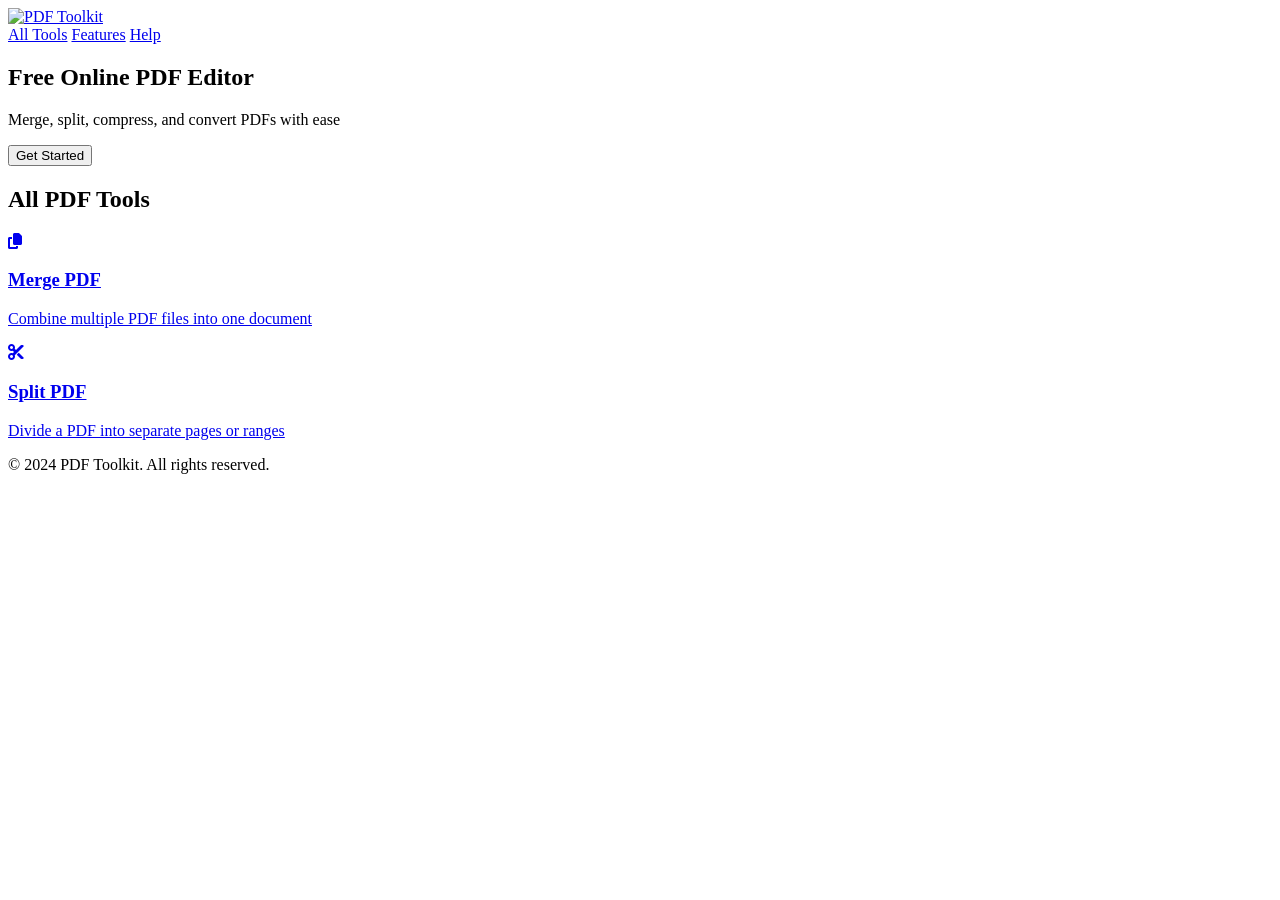
==== index.html @ 9e766c8e "Create index.html" ====
<!DOCTYPE html>
<html lang="en">
<head>
    <meta charset="UTF-8">
    <meta name="viewport" content="width=device-width, initial-scale=1.0">
    <title>PDF Toolkit - Online PDF Editor</title>
    <link rel="stylesheet" href="https://cdnjs.cloudflare.com/ajax/libs/font-awesome/6.4.0/css/all.min.css">
    <link rel="stylesheet" href="css/style.css">
</head>
<body>
    <!-- Header -->
    <header class="main-header">
        <div class="header-container">
            <a href="/" class="logo">
                <img src="assets/logo.png" alt="PDF Toolkit">
            </a>
            <nav class="main-nav">
                <a href="#tools">All Tools</a>
                <a href="#features">Features</a>
                <a href="#help">Help</a>
            </nav>
        </div>
    </header>

    <!-- Hero Section -->
    <section class="hero">
        <div class="hero-content">
            <h1>Free Online PDF Editor</h1>
            <p>Merge, split, compress, and convert PDFs with ease</p>
            <div class="cta-buttons">
                <button class="btn-primary" onclick="location.href='#tools'">
                    Get Started
                </button>
            </div>
        </div>
    </section>

    <!-- Tools Grid -->
    <section class="tools-section" id="tools">
        <h2>All PDF Tools</h2>
        <div class="tools-grid">
            <!-- Merge PDF Card -->
            <a href="merge-pdf.html" class="tool-card">
                <div class="tool-icon">
                    <i class="fas fa-copy"></i>
                </div>
                <h3>Merge PDF</h3>
                <p>Combine multiple PDF files into one document</p>
            </a>

            <!-- Split PDF Card -->
            <a href="split-pdf.html" class="tool-card">
                <div class="tool-icon">
                    <i class="fas fa-cut"></i>
                </div>
                <h3>Split PDF</h3>
                <p>Divide a PDF into separate pages or ranges</p>
            </a>
        </div>
    </section>

    <!-- Footer -->
    <footer class="main-footer">
        <div class="footer-container">
            <p>© 2024 PDF Toolkit. All rights reserved.</p>
        </div>
    </footer>

    <script src="js/main.js"></script>
</body>
</html>
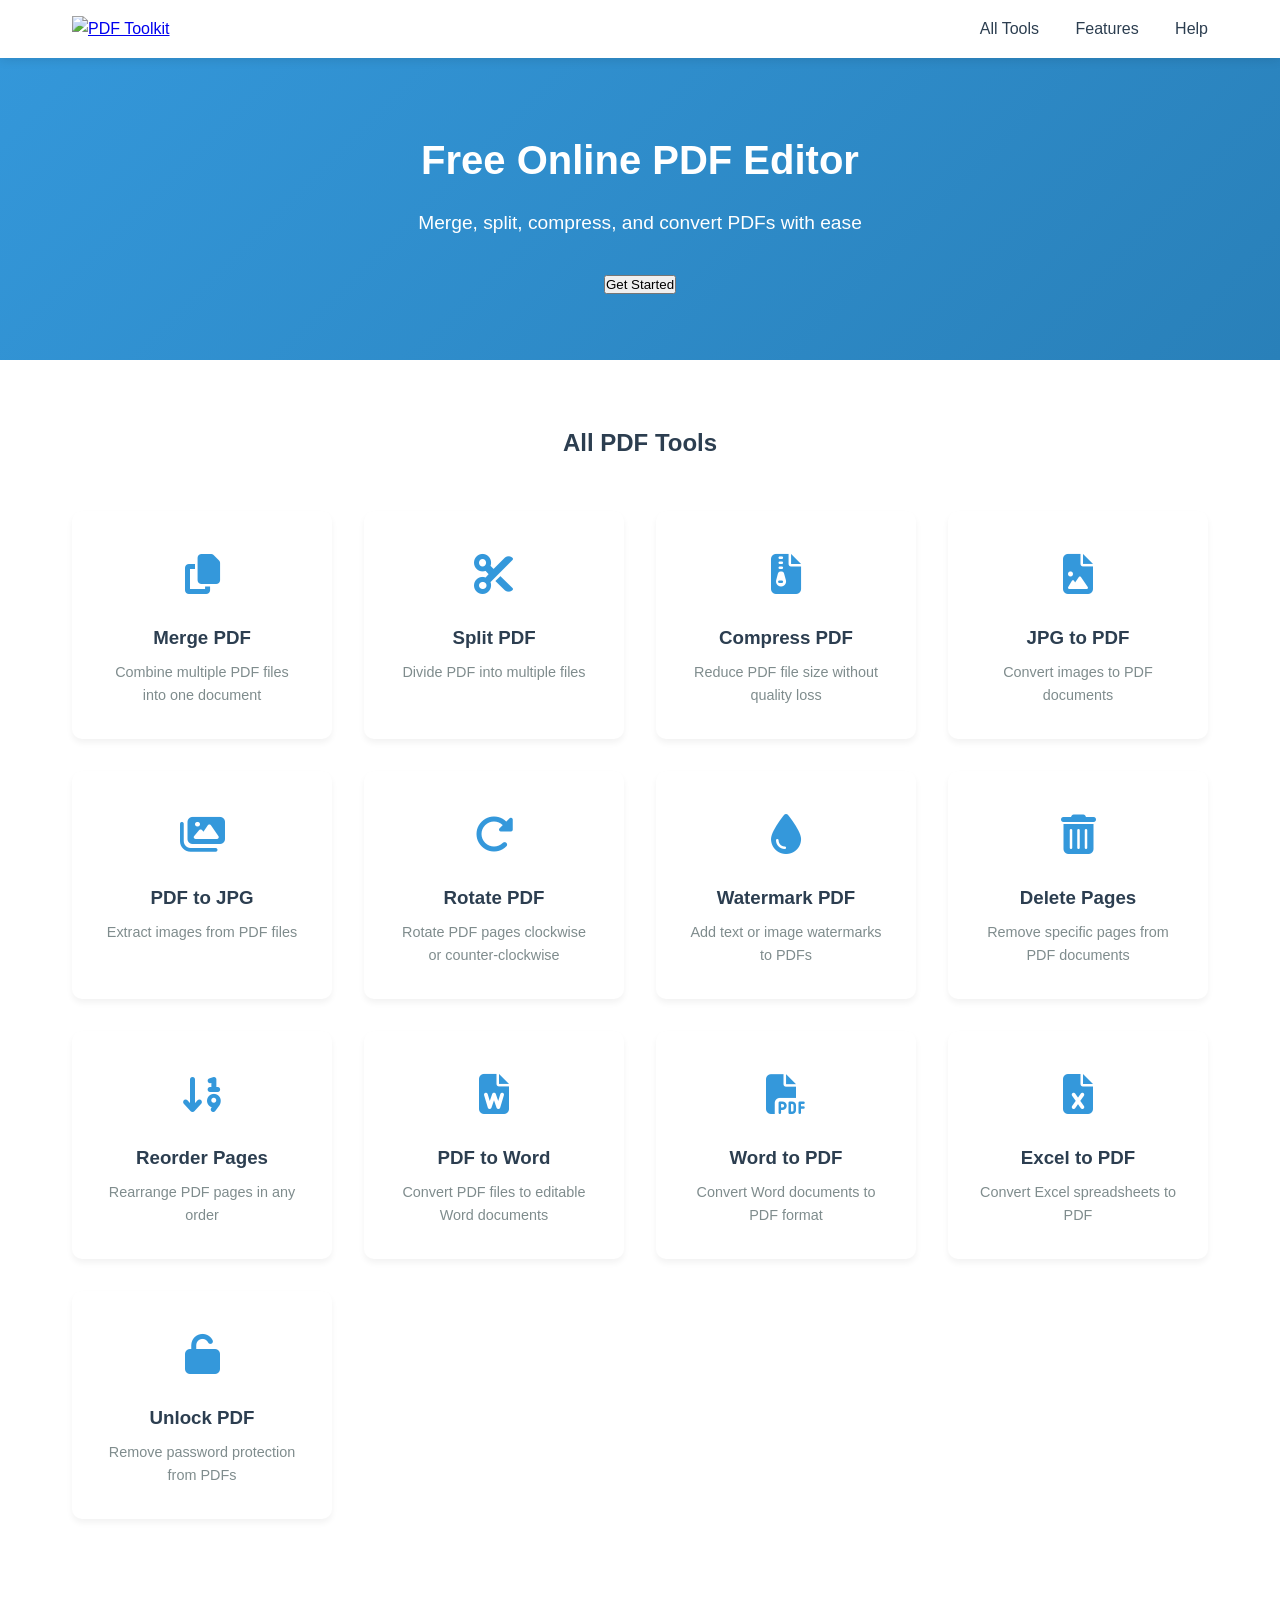
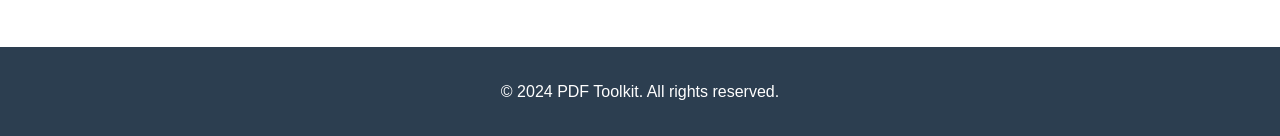
==== commit 9fea4be9: "Update index.html" ====
--- a/index.html
+++ b/index.html
@@ -35,29 +35,128 @@
         </div>
     </section>
 
-    <!-- Tools Grid -->
-    <section class="tools-section" id="tools">
-        <h2>All PDF Tools</h2>
-        <div class="tools-grid">
-            <!-- Merge PDF Card -->
-            <a href="merge-pdf.html" class="tool-card">
-                <div class="tool-icon">
-                    <i class="fas fa-copy"></i>
-                </div>
-                <h3>Merge PDF</h3>
-                <p>Combine multiple PDF files into one document</p>
-            </a>
+   <!-- Tools Grid -->
+<section class="tools-section" id="tools">
+    <h2>All PDF Tools</h2>
+    <div class="tools-grid">
+        <!-- Merge PDF -->
+        <a href="merge-pdf.html" class="tool-card">
+            <div class="tool-icon">
+                <i class="fas fa-copy"></i>
+            </div>
+            <h3>Merge PDF</h3>
+            <p>Combine multiple PDF files into one document</p>
+        </a>
 
-            <!-- Split PDF Card -->
-            <a href="split-pdf.html" class="tool-card">
-                <div class="tool-icon">
-                    <i class="fas fa-cut"></i>
-                </div>
-                <h3>Split PDF</h3>
-                <p>Divide a PDF into separate pages or ranges</p>
-            </a>
-        </div>
-    </section>
+        <!-- Split PDF -->
+        <a href="split-pdf.html" class="tool-card">
+            <div class="tool-icon">
+                <i class="fas fa-cut"></i>
+            </div>
+            <h3>Split PDF</h3>
+            <p>Divide PDF into multiple files</p>
+        </a>
+
+        <!-- Compress PDF -->
+        <a href="compress-pdf.html" class="tool-card">
+            <div class="tool-icon">
+                <i class="fas fa-file-archive"></i>
+            </div>
+            <h3>Compress PDF</h3>
+            <p>Reduce PDF file size without quality loss</p>
+        </a>
+
+        <!-- JPG to PDF -->
+        <a href="jpg-to-pdf.html" class="tool-card">
+            <div class="tool-icon">
+                <i class="fas fa-file-image"></i>
+            </div>
+            <h3>JPG to PDF</h3>
+            <p>Convert images to PDF documents</p>
+        </a>
+
+        <!-- PDF to JPG -->
+        <a href="pdf-to-jpg.html" class="tool-card">
+            <div class="tool-icon">
+                <i class="fas fa-images"></i>
+            </div>
+            <h3>PDF to JPG</h3>
+            <p>Extract images from PDF files</p>
+        </a>
+
+        <!-- Rotate PDF -->
+        <a href="rotate-pdf.html" class="tool-card">
+            <div class="tool-icon">
+                <i class="fas fa-redo-alt"></i>
+            </div>
+            <h3>Rotate PDF</h3>
+            <p>Rotate PDF pages clockwise or counter-clockwise</p>
+        </a>
+
+        <!-- Watermark PDF -->
+        <a href="watermark-pdf.html" class="tool-card">
+            <div class="tool-icon">
+                <i class="fas fa-tint"></i>
+            </div>
+            <h3>Watermark PDF</h3>
+            <p>Add text or image watermarks to PDFs</p>
+        </a>
+
+        <!-- Delete Pages -->
+        <a href="delete-pages.html" class="tool-card">
+            <div class="tool-icon">
+                <i class="fas fa-trash-alt"></i>
+            </div>
+            <h3>Delete Pages</h3>
+            <p>Remove specific pages from PDF documents</p>
+        </a>
+
+        <!-- Reorder Pages -->
+        <a href="reorder-pages.html" class="tool-card">
+            <div class="tool-icon">
+                <i class="fas fa-sort-numeric-down"></i>
+            </div>
+            <h3>Reorder Pages</h3>
+            <p>Rearrange PDF pages in any order</p>
+        </a>
+
+        <!-- PDF to Word -->
+        <a href="pdf-to-word.html" class="tool-card">
+            <div class="tool-icon">
+                <i class="fas fa-file-word"></i>
+            </div>
+            <h3>PDF to Word</h3>
+            <p>Convert PDF files to editable Word documents</p>
+        </a>
+
+        <!-- Word to PDF -->
+        <a href="word-to-pdf.html" class="tool-card">
+            <div class="tool-icon">
+                <i class="fas fa-file-pdf"></i>
+            </div>
+            <h3>Word to PDF</h3>
+            <p>Convert Word documents to PDF format</p>
+        </a>
+
+        <!-- Excel to PDF -->
+        <a href="excel-to-pdf.html" class="tool-card">
+            <div class="tool-icon">
+                <i class="fas fa-file-excel"></i>
+            </div>
+            <h3>Excel to PDF</h3>
+            <p>Convert Excel spreadsheets to PDF</p>
+        </a>
+
+        <!-- Unlock PDF -->
+        <a href="unlock-pdf.html" class="tool-card">
+            <div class="tool-icon">
+                <i class="fas fa-unlock"></i>
+            </div>
+            <h3>Unlock PDF</h3>
+            <p>Remove password protection from PDFs</p>
+        </a>
+    </div>
+</section>
 
     <!-- Footer -->
     <footer class="main-footer">
--- a/css/style.css
+++ b/css/style.css
@@ -0,0 +1,120 @@
+/* Reset & Base Styles */
+* {
+    margin: 0;
+    padding: 0;
+    box-sizing: border-box;
+}
+
+body {
+    font-family: 'Segoe UI', Tahoma, Geneva, Verdana, sans-serif;
+    line-height: 1.6;
+    color: #333;
+}
+
+/* Header Styles */
+.main-header {
+    background: #ffffff;
+    box-shadow: 0 2px 10px rgba(0,0,0,0.1);
+    padding: 1rem 0;
+    position: fixed;
+    width: 100%;
+    top: 0;
+    z-index: 1000;
+}
+
+.header-container {
+    max-width: 1200px;
+    margin: 0 auto;
+    display: flex;
+    justify-content: space-between;
+    align-items: center;
+    padding: 0 2rem;
+}
+
+.logo img {
+    height: 40px;
+}
+
+.main-nav a {
+    margin-left: 2rem;
+    color: #2c3e50;
+    text-decoration: none;
+    font-weight: 500;
+}
+
+/* Hero Section */
+.hero {
+    text-align: center;
+    padding: 8rem 2rem 4rem;
+    background: linear-gradient(135deg, #3498db, #2980b9);
+    color: white;
+}
+
+.hero h1 {
+    font-size: 2.5rem;
+    margin-bottom: 1rem;
+}
+
+.hero p {
+    font-size: 1.2rem;
+    margin-bottom: 2rem;
+}
+
+/* Tools Grid */
+.tools-section {
+    padding: 4rem 2rem;
+    max-width: 1200px;
+    margin: 0 auto;
+}
+
+.tools-section h2 {
+    text-align: center;
+    margin-bottom: 3rem;
+    color: #2c3e50;
+}
+
+.tools-grid {
+    display: grid;
+    grid-template-columns: repeat(auto-fit, minmax(250px, 1fr));
+    gap: 2rem;
+}
+
+.tool-card {
+    background: white;
+    padding: 2rem;
+    border-radius: 10px;
+    text-align: center;
+    text-decoration: none;
+    color: inherit;
+    transition: transform 0.3s ease;
+    box-shadow: 0 4px 6px rgba(0,0,0,0.05);
+}
+
+.tool-card:hover {
+    transform: translateY(-5px);
+}
+
+.tool-icon {
+    font-size: 2.5rem;
+    color: #3498db;
+    margin-bottom: 1rem;
+}
+
+.tool-card h3 {
+    margin-bottom: 0.5rem;
+    color: #2c3e50;
+}
+
+.tool-card p {
+    color: #7f8c8d;
+    font-size: 0.9rem;
+}
+
+/* Footer */
+.main-footer {
+    background: #2c3e50;
+    color: white;
+    padding: 2rem;
+    text-align: center;
+    margin-top: 4rem;
+}
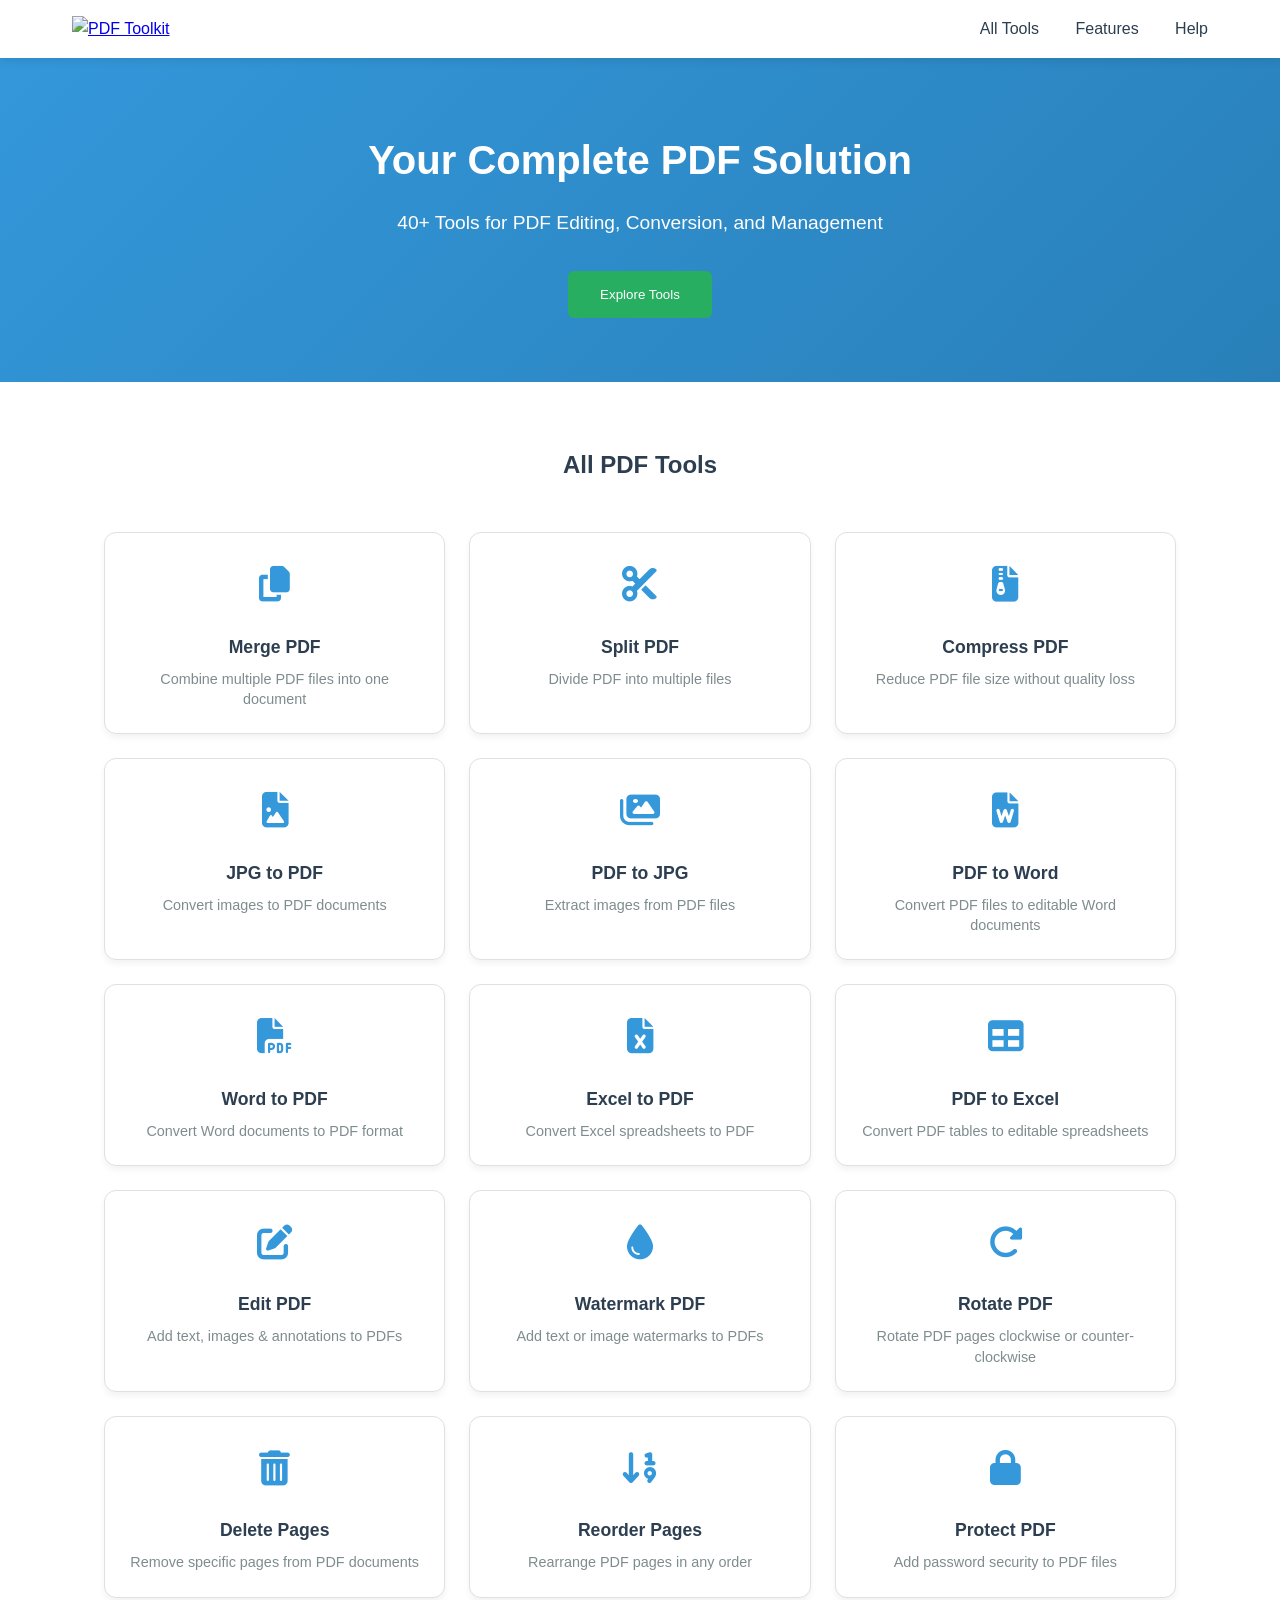
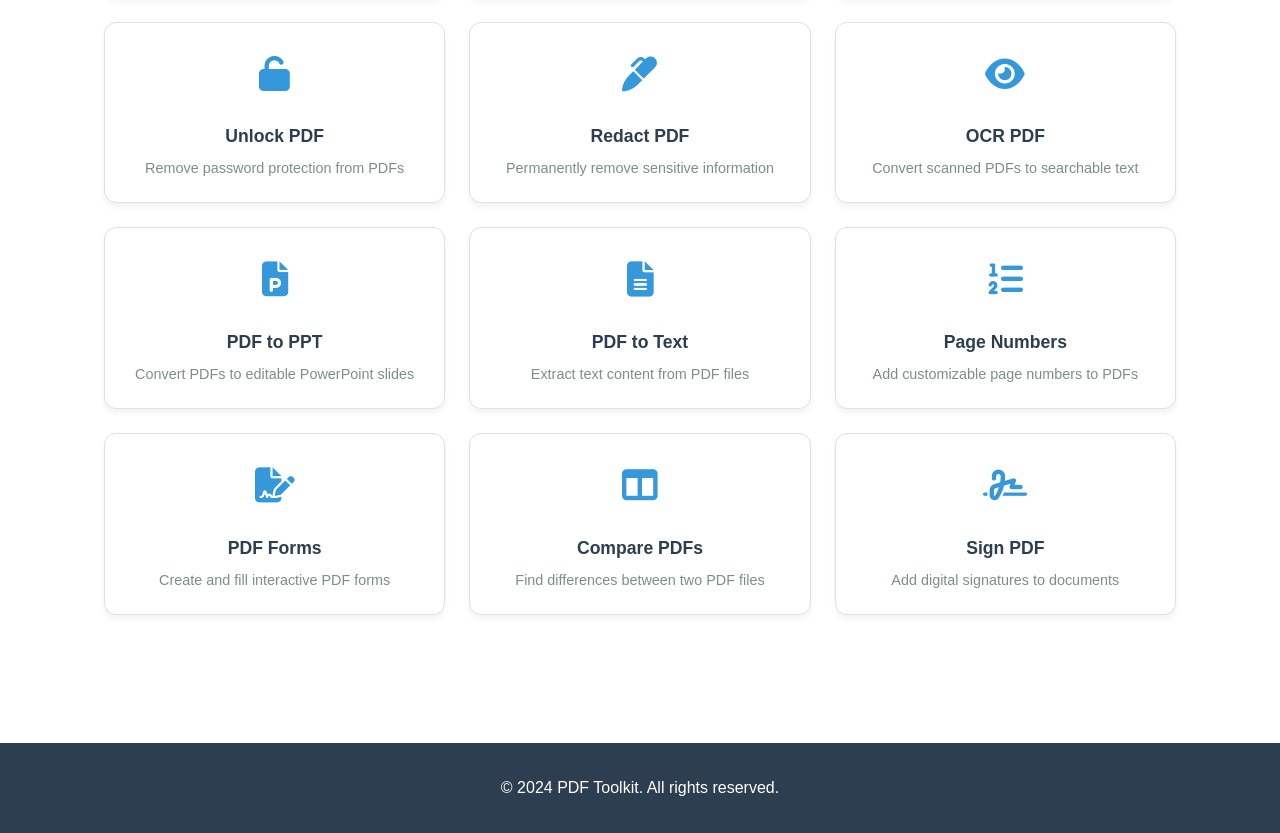
==== commit 60cec940: "Update index.html" ====
--- a/index.html
+++ b/index.html
@@ -3,7 +3,7 @@
 <head>
     <meta charset="UTF-8">
     <meta name="viewport" content="width=device-width, initial-scale=1.0">
-    <title>PDF Toolkit - Online PDF Editor</title>
+    <title>PDF Toolkit - Complete PDF Solution</title>
     <link rel="stylesheet" href="https://cdnjs.cloudflare.com/ajax/libs/font-awesome/6.4.0/css/all.min.css">
     <link rel="stylesheet" href="css/style.css">
 </head>
@@ -25,138 +25,218 @@
     <!-- Hero Section -->
     <section class="hero">
         <div class="hero-content">
-            <h1>Free Online PDF Editor</h1>
-            <p>Merge, split, compress, and convert PDFs with ease</p>
+            <h1>Your Complete PDF Solution</h1>
+            <p>40+ Tools for PDF Editing, Conversion, and Management</p>
             <div class="cta-buttons">
                 <button class="btn-primary" onclick="location.href='#tools'">
-                    Get Started
+                    Explore Tools
                 </button>
             </div>
         </div>
     </section>
 
-   <!-- Tools Grid -->
-<section class="tools-section" id="tools">
-    <h2>All PDF Tools</h2>
-    <div class="tools-grid">
-        <!-- Merge PDF -->
-        <a href="merge-pdf.html" class="tool-card">
-            <div class="tool-icon">
-                <i class="fas fa-copy"></i>
-            </div>
-            <h3>Merge PDF</h3>
-            <p>Combine multiple PDF files into one document</p>
-        </a>
-
-        <!-- Split PDF -->
-        <a href="split-pdf.html" class="tool-card">
-            <div class="tool-icon">
-                <i class="fas fa-cut"></i>
-            </div>
-            <h3>Split PDF</h3>
-            <p>Divide PDF into multiple files</p>
-        </a>
-
-        <!-- Compress PDF -->
-        <a href="compress-pdf.html" class="tool-card">
-            <div class="tool-icon">
-                <i class="fas fa-file-archive"></i>
-            </div>
-            <h3>Compress PDF</h3>
-            <p>Reduce PDF file size without quality loss</p>
-        </a>
-
-        <!-- JPG to PDF -->
-        <a href="jpg-to-pdf.html" class="tool-card">
-            <div class="tool-icon">
-                <i class="fas fa-file-image"></i>
-            </div>
-            <h3>JPG to PDF</h3>
-            <p>Convert images to PDF documents</p>
-        </a>
-
-        <!-- PDF to JPG -->
-        <a href="pdf-to-jpg.html" class="tool-card">
-            <div class="tool-icon">
-                <i class="fas fa-images"></i>
-            </div>
-            <h3>PDF to JPG</h3>
-            <p>Extract images from PDF files</p>
-        </a>
-
-        <!-- Rotate PDF -->
-        <a href="rotate-pdf.html" class="tool-card">
-            <div class="tool-icon">
-                <i class="fas fa-redo-alt"></i>
-            </div>
-            <h3>Rotate PDF</h3>
-            <p>Rotate PDF pages clockwise or counter-clockwise</p>
-        </a>
-
-        <!-- Watermark PDF -->
-        <a href="watermark-pdf.html" class="tool-card">
-            <div class="tool-icon">
-                <i class="fas fa-tint"></i>
-            </div>
-            <h3>Watermark PDF</h3>
-            <p>Add text or image watermarks to PDFs</p>
-        </a>
-
-        <!-- Delete Pages -->
-        <a href="delete-pages.html" class="tool-card">
-            <div class="tool-icon">
-                <i class="fas fa-trash-alt"></i>
-            </div>
-            <h3>Delete Pages</h3>
-            <p>Remove specific pages from PDF documents</p>
-        </a>
-
-        <!-- Reorder Pages -->
-        <a href="reorder-pages.html" class="tool-card">
-            <div class="tool-icon">
-                <i class="fas fa-sort-numeric-down"></i>
-            </div>
-            <h3>Reorder Pages</h3>
-            <p>Rearrange PDF pages in any order</p>
-        </a>
-
-        <!-- PDF to Word -->
-        <a href="pdf-to-word.html" class="tool-card">
-            <div class="tool-icon">
-                <i class="fas fa-file-word"></i>
-            </div>
-            <h3>PDF to Word</h3>
-            <p>Convert PDF files to editable Word documents</p>
-        </a>
-
-        <!-- Word to PDF -->
-        <a href="word-to-pdf.html" class="tool-card">
-            <div class="tool-icon">
-                <i class="fas fa-file-pdf"></i>
-            </div>
-            <h3>Word to PDF</h3>
-            <p>Convert Word documents to PDF format</p>
-        </a>
-
-        <!-- Excel to PDF -->
-        <a href="excel-to-pdf.html" class="tool-card">
-            <div class="tool-icon">
-                <i class="fas fa-file-excel"></i>
-            </div>
-            <h3>Excel to PDF</h3>
-            <p>Convert Excel spreadsheets to PDF</p>
-        </a>
-
-        <!-- Unlock PDF -->
-        <a href="unlock-pdf.html" class="tool-card">
-            <div class="tool-icon">
-                <i class="fas fa-unlock"></i>
-            </div>
-            <h3>Unlock PDF</h3>
-            <p>Remove password protection from PDFs</p>
-        </a>
-    </div>
-</section>
+    <!-- Tools Grid -->
+    <section class="tools-section" id="tools">
+        <h2>All PDF Tools</h2>
+        <div class="tools-grid">
+            <!-- Core Tools -->
+            <a href="merge-pdf.html" class="tool-card">
+                <div class="tool-icon">
+                    <i class="fas fa-copy"></i>
+                </div>
+                <h3>Merge PDF</h3>
+                <p>Combine multiple PDF files into one document</p>
+            </a>
+
+            <a href="split-pdf.html" class="tool-card">
+                <div class="tool-icon">
+                    <i class="fas fa-cut"></i>
+                </div>
+                <h3>Split PDF</h3>
+                <p>Divide PDF into multiple files</p>
+            </a>
+
+            <a href="compress-pdf.html" class="tool-card">
+                <div class="tool-icon">
+                    <i class="fas fa-file-archive"></i>
+                </div>
+                <h3>Compress PDF</h3>
+                <p>Reduce PDF file size without quality loss</p>
+            </a>
+
+            <!-- Conversion Tools -->
+            <a href="jpg-to-pdf.html" class="tool-card">
+                <div class="tool-icon">
+                    <i class="fas fa-file-image"></i>
+                </div>
+                <h3>JPG to PDF</h3>
+                <p>Convert images to PDF documents</p>
+            </a>
+
+            <a href="pdf-to-jpg.html" class="tool-card">
+                <div class="tool-icon">
+                    <i class="fas fa-images"></i>
+                </div>
+                <h3>PDF to JPG</h3>
+                <p>Extract images from PDF files</p>
+            </a>
+
+            <a href="pdf-to-word.html" class="tool-card">
+                <div class="tool-icon">
+                    <i class="fas fa-file-word"></i>
+                </div>
+                <h3>PDF to Word</h3>
+                <p>Convert PDF files to editable Word documents</p>
+            </a>
+
+            <a href="word-to-pdf.html" class="tool-card">
+                <div class="tool-icon">
+                    <i class="fas fa-file-pdf"></i>
+                </div>
+                <h3>Word to PDF</h3>
+                <p>Convert Word documents to PDF format</p>
+            </a>
+
+            <a href="excel-to-pdf.html" class="tool-card">
+                <div class="tool-icon">
+                    <i class="fas fa-file-excel"></i>
+                </div>
+                <h3>Excel to PDF</h3>
+                <p>Convert Excel spreadsheets to PDF</p>
+            </a>
+
+            <a href="pdf-to-excel.html" class="tool-card">
+                <div class="tool-icon">
+                    <i class="fas fa-table"></i>
+                </div>
+                <h3>PDF to Excel</h3>
+                <p>Convert PDF tables to editable spreadsheets</p>
+            </a>
+
+            <!-- Editing Tools -->
+            <a href="edit-pdf.html" class="tool-card">
+                <div class="tool-icon">
+                    <i class="fas fa-edit"></i>
+                </div>
+                <h3>Edit PDF</h3>
+                <p>Add text, images & annotations to PDFs</p>
+            </a>
+
+            <a href="watermark-pdf.html" class="tool-card">
+                <div class="tool-icon">
+                    <i class="fas fa-tint"></i>
+                </div>
+                <h3>Watermark PDF</h3>
+                <p>Add text or image watermarks to PDFs</p>
+            </a>
+
+            <a href="rotate-pdf.html" class="tool-card">
+                <div class="tool-icon">
+                    <i class="fas fa-redo-alt"></i>
+                </div>
+                <h3>Rotate PDF</h3>
+                <p>Rotate PDF pages clockwise or counter-clockwise</p>
+            </a>
+
+            <a href="delete-pages.html" class="tool-card">
+                <div class="tool-icon">
+                    <i class="fas fa-trash-alt"></i>
+                </div>
+                <h3>Delete Pages</h3>
+                <p>Remove specific pages from PDF documents</p>
+            </a>
+
+            <a href="reorder-pages.html" class="tool-card">
+                <div class="tool-icon">
+                    <i class="fas fa-sort-numeric-down"></i>
+                </div>
+                <h3>Reorder Pages</h3>
+                <p>Rearrange PDF pages in any order</p>
+            </a>
+
+            <!-- Security Tools -->
+            <a href="protect-pdf.html" class="tool-card">
+                <div class="tool-icon">
+                    <i class="fas fa-lock"></i>
+                </div>
+                <h3>Protect PDF</h3>
+                <p>Add password security to PDF files</p>
+            </a>
+
+            <a href="unlock-pdf.html" class="tool-card">
+                <div class="tool-icon">
+                    <i class="fas fa-unlock"></i>
+                </div>
+                <h3>Unlock PDF</h3>
+                <p>Remove password protection from PDFs</p>
+            </a>
+
+            <a href="redact-pdf.html" class="tool-card">
+                <div class="tool-icon">
+                    <i class="fas fa-marker"></i>
+                </div>
+                <h3>Redact PDF</h3>
+                <p>Permanently remove sensitive information</p>
+            </a>
+
+            <!-- Advanced Tools -->
+            <a href="ocr-pdf.html" class="tool-card">
+                <div class="tool-icon">
+                    <i class="fas fa-eye"></i>
+                </div>
+                <h3>OCR PDF</h3>
+                <p>Convert scanned PDFs to searchable text</p>
+            </a>
+
+            <a href="pdf-to-powerpoint.html" class="tool-card">
+                <div class="tool-icon">
+                    <i class="fas fa-file-powerpoint"></i>
+                </div>
+                <h3>PDF to PPT</h3>
+                <p>Convert PDFs to editable PowerPoint slides</p>
+            </a>
+
+            <a href="pdf-to-text.html" class="tool-card">
+                <div class="tool-icon">
+                    <i class="fas fa-file-alt"></i>
+                </div>
+                <h3>PDF to Text</h3>
+                <p>Extract text content from PDF files</p>
+            </a>
+
+            <a href="page-numbers.html" class="tool-card">
+                <div class="tool-icon">
+                    <i class="fas fa-list-ol"></i>
+                </div>
+                <h3>Page Numbers</h3>
+                <p>Add customizable page numbers to PDFs</p>
+            </a>
+
+            <a href="pdf-forms.html" class="tool-card">
+                <div class="tool-icon">
+                    <i class="fas fa-file-signature"></i>
+                </div>
+                <h3>PDF Forms</h3>
+                <p>Create and fill interactive PDF forms</p>
+            </a>
+
+            <a href="compare-pdf.html" class="tool-card">
+                <div class="tool-icon">
+                    <i class="fas fa-columns"></i>
+                </div>
+                <h3>Compare PDFs</h3>
+                <p>Find differences between two PDF files</p>
+            </a>
+
+            <a href="sign-pdf.html" class="tool-card">
+                <div class="tool-icon">
+                    <i class="fas fa-signature"></i>
+                </div>
+                <h3>Sign PDF</h3>
+                <p>Add digital signatures to documents</p>
+            </a>
+        </div>
+    </section>
 
     <!-- Footer -->
     <footer class="main-footer">
--- a/css/style.css
+++ b/css/style.css
@@ -110,6 +110,46 @@
     font-size: 0.9rem;
 }
 
+/* Tools Grid Enhancements */
+.tools-grid {
+    display: grid;
+    grid-template-columns: repeat(auto-fit, minmax(280px, 1fr));
+    gap: 1.5rem;
+    padding: 0 2rem;
+}
+
+.tool-card {
+    background: #fff;
+    padding: 1.5rem;
+    border-radius: 12px;
+    transition: all 0.3s cubic-bezier(0.25, 0.46, 0.45, 0.94);
+    border: 1px solid #e0e0e0;
+}
+
+.tool-card:hover {
+    box-shadow: 0 10px 20px rgba(0,0,0,0.08);
+    transform: translateY(-3px);
+}
+
+.tool-icon {
+    font-size: 2.2rem;
+    margin-bottom: 1.2rem;
+    color: #3498db;
+}
+
+.tool-card h3 {
+    font-size: 1.1rem;
+    margin-bottom: 0.5rem;
+    color: #2c3e50;
+}
+
+.tool-card p {
+    font-size: 0.9rem;
+    color: #7f8c8d;
+    line-height: 1.4;
+}
+
+
 /* Footer */
 .main-footer {
     background: #2c3e50;
@@ -117,4 +157,1126 @@
     padding: 2rem;
     text-align: center;
     margin-top: 4rem;
+}
+
+/* Tool Interface Styles */
+.tool-interface {
+    max-width: 800px;
+    margin: 100px auto 2rem;
+    padding: 0 1.5rem;
+}
+
+.tool-header {
+    text-align: center;
+    margin-bottom: 3rem;
+}
+
+.tool-header h1 {
+    font-size: 2.2rem;
+    color: #2c3e50;
+    margin-bottom: 0.5rem;
+}
+
+.tool-header .tool-description {
+    color: #7f8c8d;
+    font-size: 1.1rem;
+}
+
+/* Upload Section */
+.upload-section {
+    background: #fff;
+    border-radius: 12px;
+    box-shadow: 0 4px 20px rgba(0,0,0,0.08);
+    padding: 2rem;
+    margin-bottom: 2rem;
+}
+
+.drop-zone {
+    border: 2px dashed #3498db;
+    border-radius: 8px;
+    padding: 2rem;
+    text-align: center;
+    transition: all 0.3s ease;
+}
+
+.drop-zone.dragover {
+    background: #f8f9fa;
+    border-color: #2980b9;
+}
+
+.drop-content i {
+    font-size: 2.5rem;
+    color: #3498db;
+    margin-bottom: 1rem;
+}
+
+.btn-select {
+    background: #3498db;
+    color: white;
+    border: none;
+    padding: 0.8rem 2rem;
+    border-radius: 6px;
+    cursor: pointer;
+    transition: all 0.3s ease;
+}
+
+.btn-select:hover {
+    background: #2980b9;
+    transform: translateY(-2px);
+}
+
+/* File List */
+.file-list {
+    margin-top: 1.5rem;
+}
+
+.file-item {
+    display: flex;
+    align-items: center;
+    padding: 0.8rem;
+    background: #f8f9fa;
+    border-radius: 6px;
+    margin-bottom: 0.5rem;
+}
+
+.file-item:hover {
+    background: #f1f8ff;
+}
+
+.file-item span {
+    flex-grow: 1;
+    margin: 0 1rem;
+    text-overflow: ellipsis;
+    overflow: hidden;
+    white-space: nowrap;
+}
+
+.file-item button {
+    background: none;
+    border: none;
+    color: #e74c3c;
+    cursor: pointer;
+    padding: 0.3rem;
+}
+
+/* Action Buttons */
+.action-buttons {
+    margin-top: 2rem;
+    display: flex;
+    gap: 1rem;
+    justify-content: center;
+}
+
+.btn-primary {
+    background: #27ae60;
+    color: white;
+    padding: 1rem 2rem;
+    border: none;
+    border-radius: 6px;
+    cursor: pointer;
+    transition: all 0.3s ease;
+}
+
+.btn-primary:hover {
+    background: #219a52;
+    transform: translateY(-2px);
+}
+
+.btn-secondary {
+    background: #e67e22;
+    color: white;
+    padding: 1rem 2rem;
+    border: none;
+    border-radius: 6px;
+    cursor: pointer;
+    transition: all 0.3s ease;
+}
+
+.btn-secondary:hover {
+    background: #d35400;
+    transform: translateY(-2px);
+}
+
+/* Instructions */
+.instructions {
+    background: #fff;
+    padding: 2rem;
+    border-radius: 12px;
+    margin-top: 2rem;
+}
+
+.instructions h3 {
+    color: #2c3e50;
+    margin-bottom: 1rem;
+}
+
+.instructions ol {
+    padding-left: 1.5rem;
+    color: #7f8c8d;
+}
+
+.instructions li {
+    margin-bottom: 0.8rem;
+}
+
+/* Split PDF Specific Styles */
+.split-controls {
+    margin-top: 2rem;
+}
+
+.input-group {
+    margin-bottom: 1.5rem;
+    text-align: center;
+}
+
+.input-group label {
+    display: block;
+    margin-bottom: 0.5rem;
+    color: #2c3e50;
+    font-weight: 500;
+}
+
+.input-group input[type="number"] {
+    width: 200px;
+    padding: 0.8rem;
+    border: 2px solid #3498db;
+    border-radius: 6px;
+    font-size: 1.1rem;
+    text-align: center;
+}
+
+.file-info {
+    margin-top: 1rem;
+    padding: 1rem;
+    background: #f8f9fa;
+    border-radius: 6px;
+    text-align: left;
+}
+
+.file-info p {
+    margin: 0.5rem 0;
+    color: #7f8c8d;
+}
+
+/* Compression Controls */
+.compression-controls {
+    margin-top: 2rem;
+}
+
+.compression-options {
+    margin-bottom: 2rem;
+}
+
+.option {
+    background: #f8f9fa;
+    padding: 1rem;
+    margin-bottom: 1rem;
+    border-radius: 8px;
+    border: 1px solid #e0e0e0;
+}
+
+.option label {
+    display: flex;
+    align-items: center;
+    gap: 1rem;
+    cursor: pointer;
+    color: #2c3e50;
+}
+
+input[type="radio"] {
+    accent-color: #3498db;
+}
+
+/* Results Section */
+.results {
+    background: #fff;
+    padding: 2rem;
+    border-radius: 12px;
+    margin-top: 2rem;
+    box-shadow: 0 4px 20px rgba(0,0,0,0.05);
+}
+
+.size-comparison {
+    display: flex;
+    justify-content: center;
+    align-items: center;
+    gap: 3rem;
+    margin: 2rem 0;
+}
+
+.size-comparison > div {
+    text-align: center;
+    padding: 1.5rem;
+    border-radius: 8px;
+    width: 200px;
+}
+
+.original {
+    border: 2px solid #e74c3c;
+}
+
+.compressed {
+    border: 2px solid #27ae60;
+}
+
+.size-comparison h4 {
+    margin-bottom: 0.5rem;
+    color: #2c3e50;
+}
+
+.size-comparison p {
+    font-size: 1.2rem;
+    font-weight: bold;
+}
+
+.btn-download {
+    width: 100%;
+    padding: 1.2rem;
+    background: #27ae60;
+    color: white;
+    border: none;
+    border-radius: 8px;
+    cursor: pointer;
+    transition: all 0.3s ease;
+}
+
+.btn-download:hover {
+    background: #219a52;
+    transform: translateY(-2px);
+}
+
+/* JPG to PDF Specific Styles */
+.image-preview {
+    display: grid;
+    grid-template-columns: repeat(auto-fill, minmax(120px, 1fr));
+    gap: 1rem;
+    margin-top: 1.5rem;
+}
+
+.preview-item {
+    position: relative;
+    border-radius: 8px;
+    overflow: hidden;
+    box-shadow: 0 2px 6px rgba(0,0,0,0.1);
+}
+
+.preview-item img {
+    width: 100%;
+    height: 120px;
+    object-fit: cover;
+    display: block;
+}
+
+.remove-btn {
+    position: absolute;
+    top: 5px;
+    right: 5px;
+    background: rgba(231, 76, 60, 0.9);
+    border: none;
+    color: white;
+    width: 24px;
+    height: 24px;
+    border-radius: 50%;
+    cursor: pointer;
+    display: flex;
+    align-items: center;
+    justify-content: center;
+}
+
+.conversion-options {
+    display: grid;
+    grid-template-columns: repeat(auto-fit, minmax(200px, 1fr));
+    gap: 1.5rem;
+    margin: 2rem 0;
+    background: #f8f9fa;
+    padding: 1.5rem;
+    border-radius: 8px;
+}
+
+.option-group {
+    display: flex;
+    flex-direction: column;
+    gap: 0.5rem;
+}
+
+.option-group label {
+    color: #2c3e50;
+    font-weight: 500;
+}
+
+.option-group select {
+    padding: 0.8rem;
+    border: 1px solid #3498db;
+    border-radius: 6px;
+    background: white;
+}
+
+/* PDF to JPG Specific Styles */
+.image-results {
+    display: grid;
+    grid-template-columns: repeat(auto-fill, minmax(200px, 1fr));
+    gap: 1.5rem;
+    margin-top: 2rem;
+}
+
+.image-card {
+    background: #fff;
+    border-radius: 8px;
+    overflow: hidden;
+    box-shadow: 0 2px 6px rgba(0,0,0,0.1);
+}
+
+.image-preview {
+    width: 100%;
+    height: 180px;
+    object-fit: contain;
+    background: #f8f9fa;
+    padding: 0.5rem;
+}
+
+.image-info {
+    padding: 1rem;
+    text-align: center;
+}
+
+.download-btn {
+    display: block;
+    width: 100%;
+    padding: 0.5rem;
+    background: #3498db;
+    color: white;
+    text-decoration: none;
+    border: none;
+    border-radius: 4px;
+    cursor: pointer;
+    transition: all 0.3s ease;
+}
+
+.download-btn:hover {
+    background: #2980b9;
+}
+
+.zip-download {
+    grid-column: 1 / -1;
+    text-align: center;
+    margin-top: 2rem;
+}
+
+.conversion-status {
+    margin-top: 1rem;
+    padding: 1rem;
+    background: #f8f9fa;
+    border-radius: 6px;
+    text-align: center;
+}
+
+/* Rotate PDF Specific Styles */
+.rotation-controls {
+    margin-top: 2rem;
+}
+
+.angle-selector {
+    display: grid;
+    grid-template-columns: repeat(auto-fit, minmax(120px, 1fr));
+    gap: 1rem;
+    margin: 1rem 0;
+}
+
+.angle-btn {
+    background: #f8f9fa;
+    border: 2px solid #3498db;
+    color: #2c3e50;
+    padding: 1rem;
+    border-radius: 8px;
+    cursor: pointer;
+    transition: all 0.3s ease;
+}
+
+.angle-btn:hover {
+    background: #3498db;
+    color: white;
+    transform: scale(1.05);
+}
+
+.angle-btn i {
+    margin: 0 0.5rem;
+}
+
+input#pageRange {
+    width: 100%;
+    padding: 0.8rem;
+    border: 2px solid #3498db;
+    border-radius: 6px;
+    margin-top: 0.5rem;
+}
+
+/* Watermark Specific Styles */
+.watermark-container {
+    max-width: 1000px;
+    margin: 0 auto;
+    padding: 0 1.5rem;
+}
+
+.watermark-type-tabs {
+    display: flex;
+    gap: 1rem;
+    margin: 2rem 0;
+}
+
+.tab-btn {
+    flex: 1;
+    padding: 1rem;
+    background: #f8f9fa;
+    border: 2px solid #3498db;
+    border-radius: 8px;
+    cursor: pointer;
+    transition: all 0.3s ease;
+}
+
+.tab-btn.active {
+    background: #3498db;
+    color: white;
+}
+
+.watermark-options {
+    display: none;
+    margin-top: 2rem;
+}
+
+.watermark-options.show {
+    display: block;
+}
+
+.input-row {
+    display: grid;
+    grid-template-columns: repeat(auto-fit, minmax(200px, 1fr));
+    gap: 1.5rem;
+    margin: 1.5rem 0;
+}
+
+.position-grid {
+    margin-top: 2rem;
+}
+
+.position-label {
+    margin-bottom: 1rem;
+    font-weight: 500;
+}
+
+.grid-container {
+    display: grid;
+    grid-template-columns: repeat(3, 1fr);
+    gap: 0.5rem;
+    max-width: 300px;
+    margin: 0 auto;
+}
+
+.pos-btn {
+    aspect-ratio: 1;
+    border: 2px solid #3498db;
+    border-radius: 8px;
+    background: #f8f9fa;
+    cursor: pointer;
+    transition: all 0.3s ease;
+}
+
+.pos-btn.active {
+    background: #3498db;
+    color: white;
+}
+
+.image-preview {
+    margin-top: 1rem;
+    max-width: 200px;
+    border-radius: 8px;
+    overflow: hidden;
+}
+
+.image-preview img {
+    width: 100%;
+    height: auto;
+    display: block;
+}
+
+/* Delete Pages Specific Styles */
+.delete-container {
+    max-width: 800px;
+    margin: 0 auto;
+    padding: 0 1.5rem;
+}
+
+.page-controls {
+    margin-top: 2rem;
+    background: #fff;
+    padding: 2rem;
+    border-radius: 12px;
+    box-shadow: 0 4px 20px rgba(0,0,0,0.05);
+}
+
+.input-group label {
+    display: block;
+    margin-bottom: 0.5rem;
+    font-weight: 500;
+}
+
+#pagesToDelete {
+    width: 100%;
+    padding: 1rem;
+    border: 2px solid #3498db;
+    border-radius: 8px;
+    font-size: 1rem;
+}
+
+.hint {
+    color: #7f8c8d;
+    font-size: 0.9rem;
+    margin-top: 0.5rem;
+}
+
+.preview-section {
+    margin-top: 2rem;
+}
+
+.page-count {
+    text-align: center;
+    margin-bottom: 1rem;
+    color: #2c3e50;
+}
+
+.page-preview {
+    display: grid;
+    grid-template-columns: repeat(auto-fill, minmax(100px, 1fr));
+    gap: 1rem;
+    max-height: 400px;
+    overflow-y: auto;
+    padding: 1rem;
+    background: #f8f9fa;
+    border-radius: 8px;
+}
+
+.page-thumbnail {
+    position: relative;
+    border: 2px solid transparent;
+    border-radius: 8px;
+    overflow: hidden;
+    cursor: pointer;
+    transition: all 0.3s ease;
+}
+
+.page-thumbnail.deleting {
+    border-color: #e74c3c;
+}
+
+.page-number {
+    position: absolute;
+    bottom: 5px;
+    right: 5px;
+    background: rgba(0,0,0,0.7);
+    color: white;
+    padding: 2px 6px;
+    border-radius: 4px;
+    font-size: 0.8rem;
+}
+
+/* Reorder Pages Specific Styles */
+.reorder-container {
+    max-width: 1000px;
+    margin: 0 auto;
+    padding: 0 1.5rem;
+}
+
+.preview-header {
+    display: flex;
+    justify-content: space-between;
+    align-items: center;
+    margin-bottom: 1rem;
+}
+
+.page-grid {
+    display: grid;
+    grid-template-columns: repeat(auto-fill, minmax(120px, 1fr));
+    gap: 1rem;
+    margin: 1rem 0;
+    padding: 1rem;
+    background: #f8f9fa;
+    border-radius: 12px;
+    min-height: 200px;
+}
+
+.page-item {
+    position: relative;
+    border: 2px solid #3498db;
+    border-radius: 8px;
+    cursor: move;
+    transition: all 0.3s ease;
+}
+
+.page-item:hover {
+    transform: scale(1.05);
+    box-shadow: 0 4px 12px rgba(0,0,0,0.1);
+}
+
+.page-thumb {
+    width: 100%;
+    height: 160px;
+    object-fit: contain;
+    background: white;
+}
+
+.page-number {
+    position: absolute;
+    top: 5px;
+    left: 5px;
+    background: rgba(0,0,0,0.7);
+    color: white;
+    padding: 2px 8px;
+    border-radius: 4px;
+    font-size: 0.9rem;
+}
+
+.order-input {
+    margin-top: 1.5rem;
+}
+
+.order-input input {
+    width: 100%;
+    padding: 0.8rem;
+    border: 2px solid #3498db;
+    border-radius: 8px;
+    margin-top: 0.5rem;
+}
+
+.btn-reset {
+    background: none;
+    border: none;
+    color: #3498db;
+    cursor: pointer;
+    padding: 0.5rem 1rem;
+}
+
+/* PDF to Word Specific Styles */
+.converter-container {
+    max-width: 800px;
+    margin: 0 auto;
+    padding: 0 1.5rem;
+}
+
+.conversion-options {
+    background: #f8f9fa;
+    padding: 1.5rem;
+    border-radius: 12px;
+    margin: 2rem 0;
+}
+
+.option-group {
+    margin-bottom: 1.5rem;
+}
+
+.option-group label {
+    display: block;
+    margin-bottom: 0.5rem;
+    color: #2c3e50;
+    font-weight: 500;
+}
+
+.conversion-notice {
+    background: #e3f2fd;
+    padding: 1rem;
+    border-radius: 8px;
+    margin: 2rem 0;
+    display: flex;
+    align-items: center;
+    gap: 1rem;
+    color: #1976d2;
+}
+
+/* Protect PDF Specific Styles */
+.protect-container {
+    max-width: 800px;
+    margin: 0 auto;
+    padding: 0 1.5rem;
+}
+
+.security-settings {
+    background: #f8f9fa;
+    padding: 2rem;
+    border-radius: 12px;
+    margin: 2rem 0;
+}
+
+.password-input {
+    position: relative;
+    margin: 0.5rem 0;
+}
+
+.password-input input {
+    width: 100%;
+    padding: 0.8rem;
+    padding-right: 2.5rem;
+    border: 2px solid #3498db;
+    border-radius: 6px;
+}
+
+.toggle-password {
+    position: absolute;
+    right: 15px;
+    top: 50%;
+    transform: translateY(-50%);
+    cursor: pointer;
+    color: #7f8c8d;
+}
+
+.password-strength {
+    height: 4px;
+    margin-top: 0.5rem;
+    border-radius: 2px;
+    transition: all 0.3s ease;
+}
+
+.permissions {
+    margin-top: 1.5rem;
+}
+
+.permission-options {
+    display: grid;
+    grid-template-columns: repeat(auto-fit, minmax(180px, 1fr));
+    gap: 1rem;
+    margin-top: 1rem;
+}
+
+.security-info {
+    background: #e8f5e9;
+    padding: 1rem;
+    border-radius: 8px;
+    display: flex;
+    align-items: center;
+    gap: 1rem;
+    color: #2e7d32;
+}
+
+/* Unlock PDF Specific Styles */
+.unlock-container {
+    max-width: 800px;
+    margin: 0 auto;
+    padding: 0 1.5rem;
+}
+
+.password-input-group {
+    background: #f8f9fa;
+    padding: 2rem;
+    border-radius: 12px;
+    margin: 2rem 0;
+}
+
+.password-wrapper {
+    position: relative;
+    margin: 1rem 0;
+}
+
+.password-wrapper input {
+    width: 100%;
+    padding: 0.8rem;
+    padding-right: 2.5rem;
+    border: 2px solid #3498db;
+    border-radius: 6px;
+}
+
+.toggle-password {
+    position: absolute;
+    right: 15px;
+    top: 50%;
+    transform: translateY(-50%);
+    cursor: pointer;
+    color: #7f8c8d;
+}
+
+.security-notice {
+    background: #fff3e0;
+    padding: 1rem;
+    border-radius: 8px;
+    display: flex;
+    align-items: center;
+    gap: 1rem;
+    color: #ef6c00;
+    margin: 2rem 0;
+}
+
+#passwordStatus {
+    height: 4px;
+    margin-top: 0.5rem;
+    border-radius: 2px;
+    transition: all 0.3s ease;
+}
+
+/* PDF to PPT Specific Styles */
+.conversion-options {
+    display: grid;
+    grid-template-columns: 1fr 1fr;
+    gap: 2rem;
+    margin: 2rem 0;
+}
+
+.preview-section {
+    background: #f8f9fa;
+    padding: 1.5rem;
+    border-radius: 12px;
+}
+
+.page-preview {
+    margin-top: 1rem;
+    border: 2px dashed #3498db;
+    border-radius: 8px;
+    min-height: 200px;
+    display: flex;
+    align-items: center;
+    justify-content: center;
+}
+
+.page-preview img {
+    max-width: 100%;
+    max-height: 300px;
+    object-fit: contain;
+}
+
+.settings-section {
+    background: #f8f9fa;
+    padding: 1.5rem;
+    border-radius: 12px;
+}
+
+.conversion-notice {
+    background: #fff3e0;
+    padding: 1rem;
+    border-radius: 8px;
+    margin: 2rem 0;
+    color: #ef6c00;
+}
+/* OCR PDF Specific Styles */
+.ocr-container {
+    max-width: 1000px;
+    margin: 0 auto;
+    padding: 0 1.5rem;
+}
+
+.ocr-options {
+    display: grid;
+    grid-template-columns: repeat(auto-fit, minmax(200px, 1fr));
+    gap: 2rem;
+    margin: 2rem 0;
+}
+
+.progress-bar {
+    width: 100%;
+    height: 20px;
+    background: #f0f0f0;
+    border-radius: 10px;
+    overflow: hidden;
+    margin: 1rem 0;
+}
+
+.progress-fill {
+    width: 0%;
+    height: 100%;
+    background: #3498db;
+    transition: width 0.3s ease;
+}
+
+.preview-pane {
+    border: 1px solid #ddd;
+    padding: 1rem;
+    min-height: 200px;
+    max-height: 400px;
+    overflow-y: auto;
+    margin: 1rem 0;
+    white-space: pre-wrap;
+}
+
+.ocr-notice {
+    background: #e3f2fd;
+    padding: 1rem;
+    border-radius: 8px;
+    margin: 2rem 0;
+    color: #1976d2;
+}
+
+/* Excel to PDF Specific Styles */
+.excel-container {
+    max-width: 1000px;
+    margin: 0 auto;
+    padding: 0 1.5rem;
+}
+
+.table-preview {
+    margin-top: 1rem;
+    max-height: 400px;
+    overflow: auto;
+    border: 1px solid #ddd;
+}
+
+table {
+    width: 100%;
+    border-collapse: collapse;
+}
+
+th, td {
+    padding: 0.5rem;
+    border: 1px solid #ddd;
+    font-size: 0.9rem;
+}
+
+th {
+    background: #f8f9fa;
+}
+
+.conversion-notice {
+    background: #fff3e0;
+    padding: 1rem;
+    border-radius: 8px;
+    margin: 2rem 0;
+    color: #ef6c00;
+}
+
+/* Word to PDF Specific Styles */
+.conversion-options {
+    background: #f8f9fa;
+    padding: 1.5rem;
+    border-radius: 12px;
+    margin: 2rem 0;
+    display: grid;
+    grid-template-columns: repeat(auto-fit, minmax(200px, 1fr));
+    gap: 2rem;
+}
+
+.conversion-notice {
+    background: #fff3e0;
+    padding: 1rem;
+    border-radius: 8px;
+    margin: 2rem 0;
+    color: #ef6c00;
+}
+
+/* PDF to Excel Specific Styles */
+.pdf-container {
+    max-width: 1000px;
+    margin: 0 auto;
+    padding: 0 1.5rem;
+}
+
+#pageRange {
+    padding: 0.5rem;
+    width: 120px;
+    border: 1px solid #ddd;
+    border-radius: 4px;
+}
+/* Add to existing PDF to Excel styles */
+.ocr-warning {
+    color: #d32f2f;
+    font-size: 0.9em;
+    margin-top: 0.5rem;
+}
+
+#ocrMode {
+    padding: 0.5rem;
+    width: 140px;
+}
+
+/* PDF Editor Specific Styles */
+.pdf-editor-container {
+    display: grid;
+    grid-template-columns: 1fr 250px;
+    gap: 1rem;
+    max-width: 1400px;
+    margin: 0 auto;
+    padding: 1rem;
+}
+
+.editor-toolbar {
+    grid-column: 1 / -1;
+    display: flex;
+    gap: 0.5rem;
+    padding: 1rem;
+    background: #f8f9fa;
+    border-radius: 8px;
+}
+
+.tool-btn {
+    padding: 0.5rem 1rem;
+    border: 1px solid #ddd;
+    border-radius: 4px;
+    cursor: pointer;
+    background: white;
+}
+
+.tool-btn.active {
+    background: #007bff;
+    color: white;
+    border-color: #007bff;
+}
+
+.pdf-viewer-container {
+    position: relative;
+    height: 80vh;
+    border: 1px solid #ddd;
+    overflow: auto;
+}
+
+#pdfCanvas {
+    border: 1px solid #eee;
+    margin: 1rem 0;
+}
+
+.page-controls {
+    grid-column: 1 / -1;
+    display: flex;
+    gap: 1rem;
+    justify-content: center;
+    padding: 1rem;
+}
+
+.properties-panel {
+    background: #f8f9fa;
+    padding: 1rem;
+    border-radius: 8px;
+}
+
+.property-group {
+    margin: 1rem 0;
+}
+
+.annotation {
+    position: absolute;
+    cursor: move;
+}
+
+.drawing-canvas {
+    position: absolute;
+    top: 0;
+    left: 0;
+}
+/* css/style.css */
+.pdf-editor-container {
+    display: grid;
+    grid-template-columns: 1fr 250px;
+    gap: 1rem;
+    max-width: 1400px;
+    margin: 0 auto;
+    padding: 1rem;
+}
+
+#pdfCanvas {
+    border: 1px solid #ddd;
+    box-shadow: 0 2px 4px rgba(0,0,0,0.1);
+}
+
+.annotation {
+    position: absolute;
+    cursor: move;
+    transition: transform 0.2s;
+}
+
+.signature-pad {
+    position: fixed;
+    background: white;
+    padding: 1rem;
+    box-shadow: 0 0 10px rgba(0,0,0,0.2);
 }
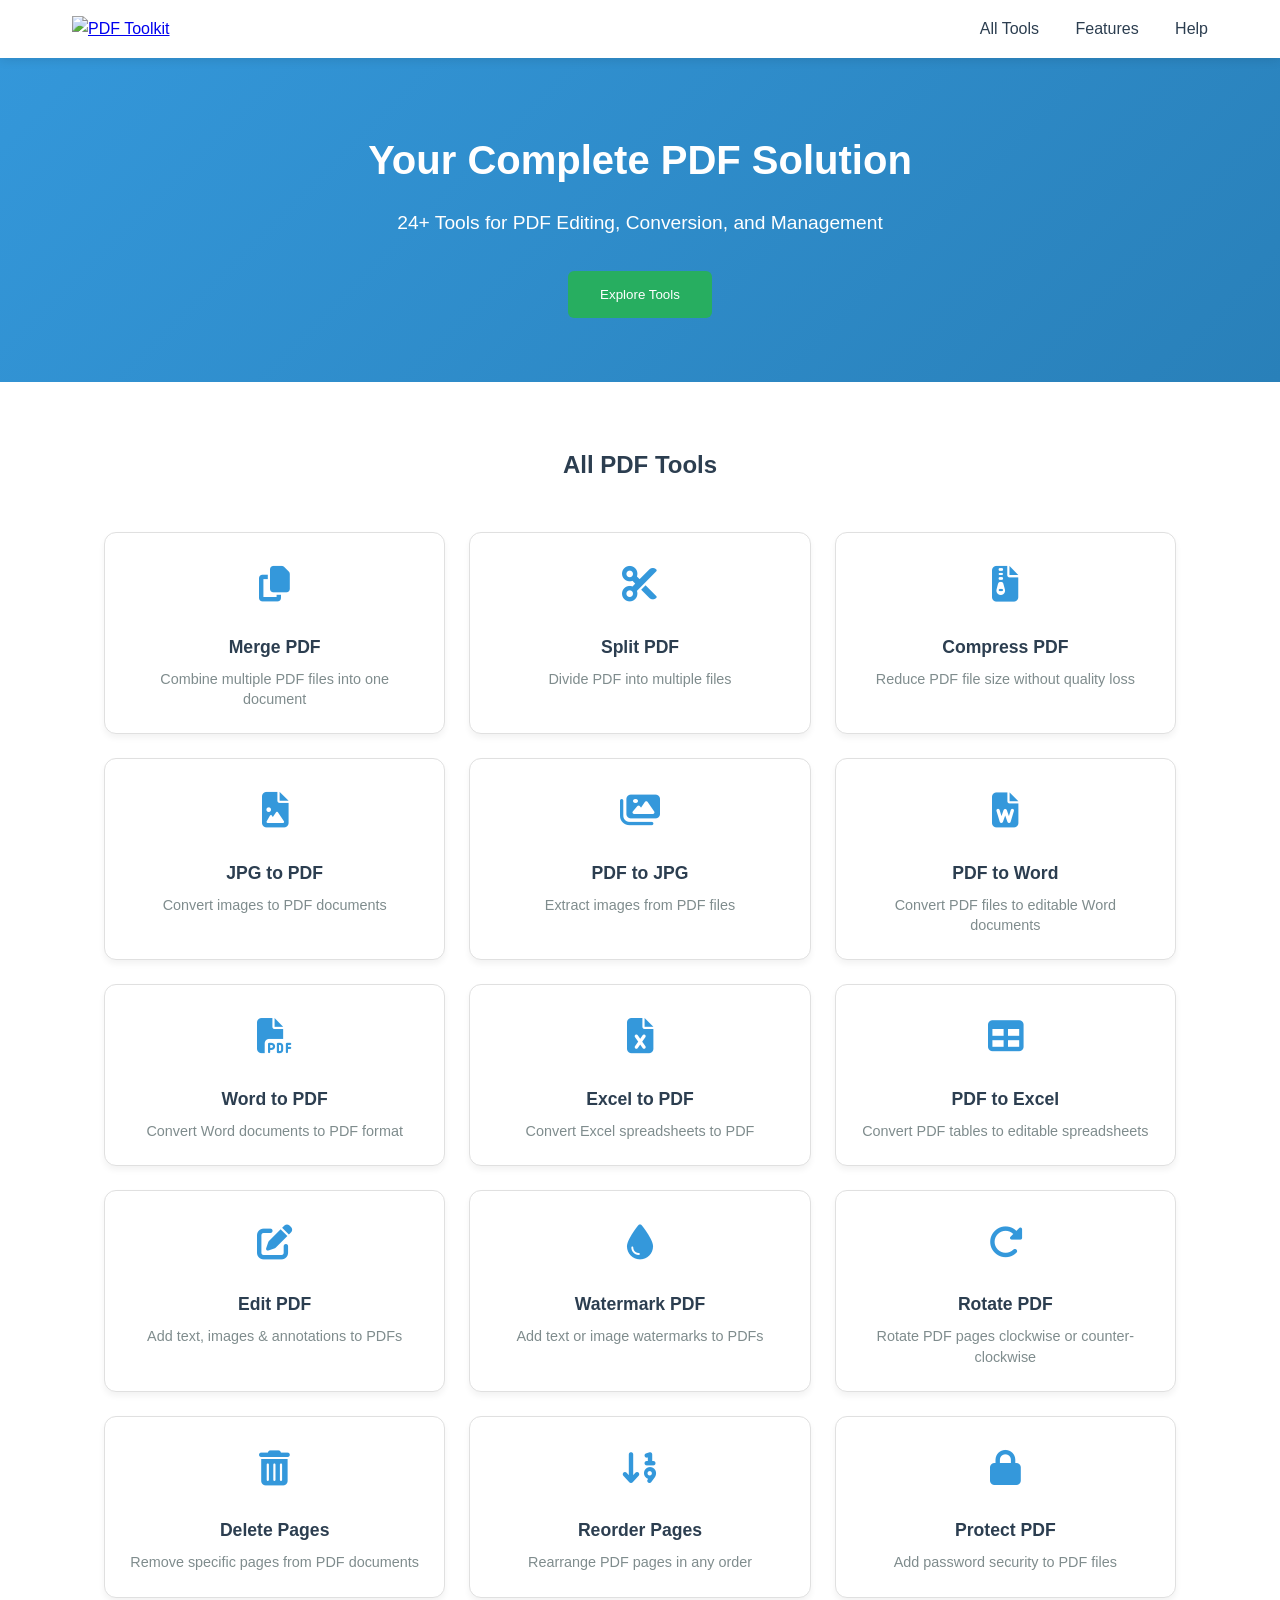
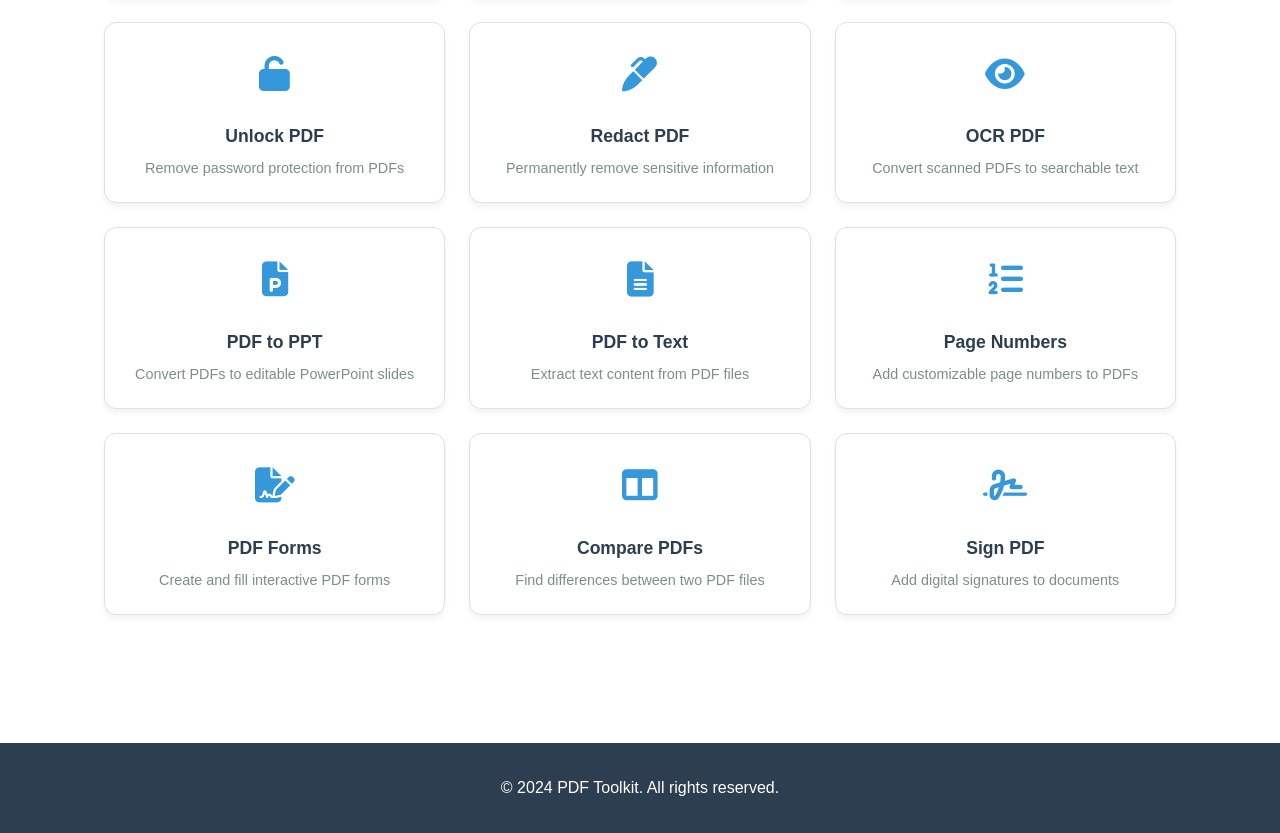
==== commit 943a24c9: "Update index.html" ====
--- a/index.html
+++ b/index.html
@@ -26,7 +26,7 @@
     <section class="hero">
         <div class="hero-content">
             <h1>Your Complete PDF Solution</h1>
-            <p>40+ Tools for PDF Editing, Conversion, and Management</p>
+            <p>24+ Tools for PDF Editing, Conversion, and Management</p>
             <div class="cta-buttons">
                 <button class="btn-primary" onclick="location.href='#tools'">
                     Explore Tools
@@ -114,7 +114,7 @@
             </a>
 
             <!-- Editing Tools -->
-            <a href="edit-pdf.html" class="tool-card">
+            <a href="pdf-editor.html" class="tool-card">
                 <div class="tool-icon">
                     <i class="fas fa-edit"></i>
                 </div>
--- a/css/style.css
+++ b/css/style.css
@@ -319,6 +319,8 @@
     margin-bottom: 0.8rem;
 }
 
+
+
 /* Split PDF Specific Styles */
 .split-controls {
     margin-top: 2rem;
